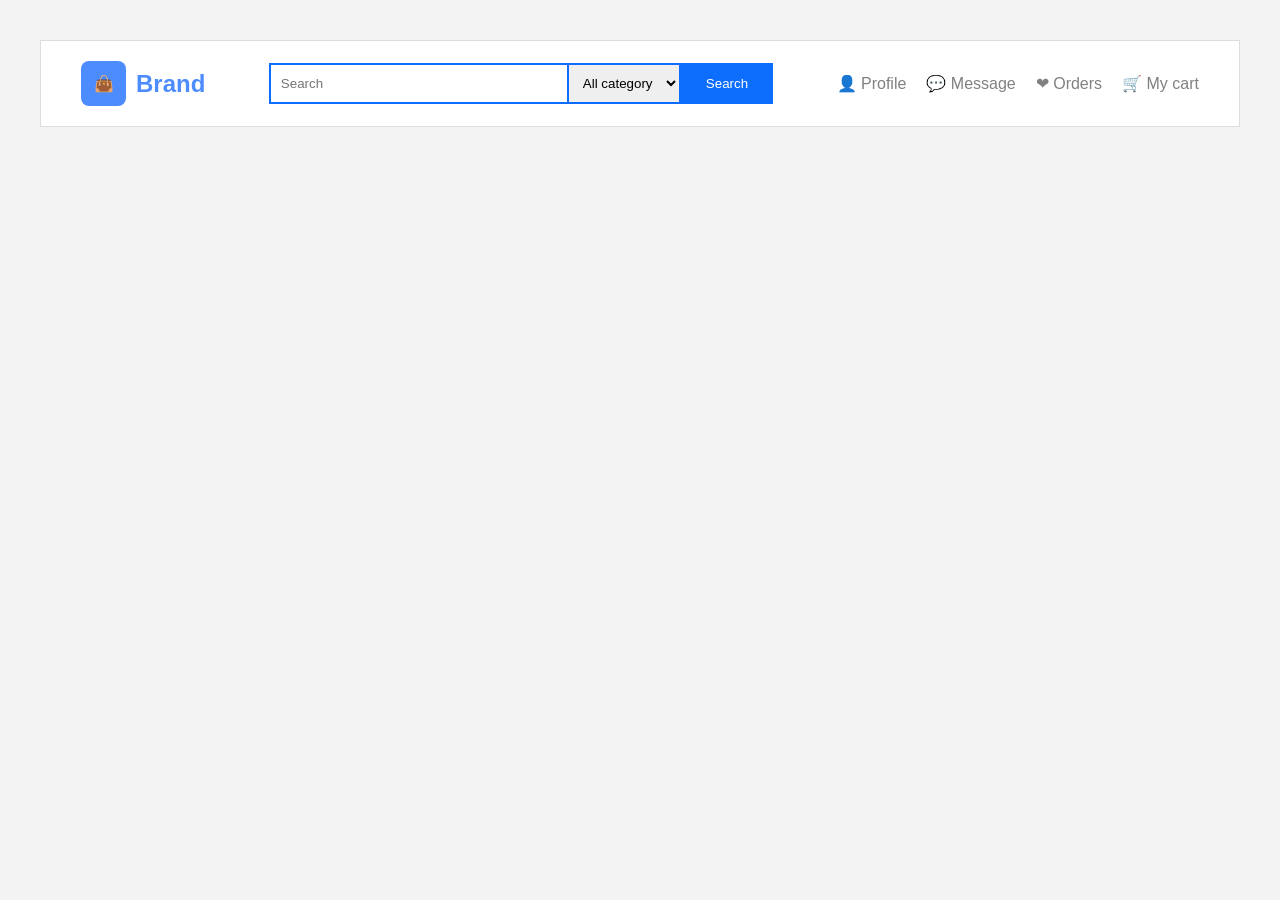
==== html/index.html @ 1f954295 "first commit" ====
<!DOCTYPE html>
<html>

<head>

<title>Ecommerce</title>

<link rel="stylesheet" href="../css/style.css">
</head>

<body>

<header class="navbar">

<div class="logo">

<div class="icon">
👜
</div>

<h2>Brand</h2>

</div>


<div class="search">

<input type="text"
placeholder="Search">

<select>

<option>
All category
</option>

</select>

<button>
Search
</button>

</div>


<div class="icons">

<div>👤 Profile</div>

<div>💬 Message</div>

<div>❤ Orders</div>

<div>🛒 My cart</div>

</div>

</header>


<!---------------------------------------------------------------->

</body>

</html>
---- css/style.css ----
*{
margin:0;
padding:0;
box-sizing:border-box;
}

body{

background:#f3f3f3;

font-family:Arial;

padding:40px;

}


.navbar{

background:white;

display:flex;

align-items:center;

justify-content:space-between;

padding:20px 40px;

border:1px solid #ddd;

}


.logo{

display:flex;

align-items:center;

gap:10px;

}


.icon{

width:45px;

height:45px;

background:#4d8cff;

border-radius:8px;

display:flex;

align-items:center;

justify-content:center;

}


.logo h2{

color:#4d8cff;

}


.search{

display:flex;

}


.search input{

width:300px;

padding:10px;

border:2px solid #0d6efd;

}


.search select{

padding:10px;

border:2px solid #0d6efd;

border-left:none;

}


.search button{

padding:10px 25px;

background:#0d6efd;

color:white;

border:none;

}


.icons{

display:flex;

gap:20px;

color:gray;

}
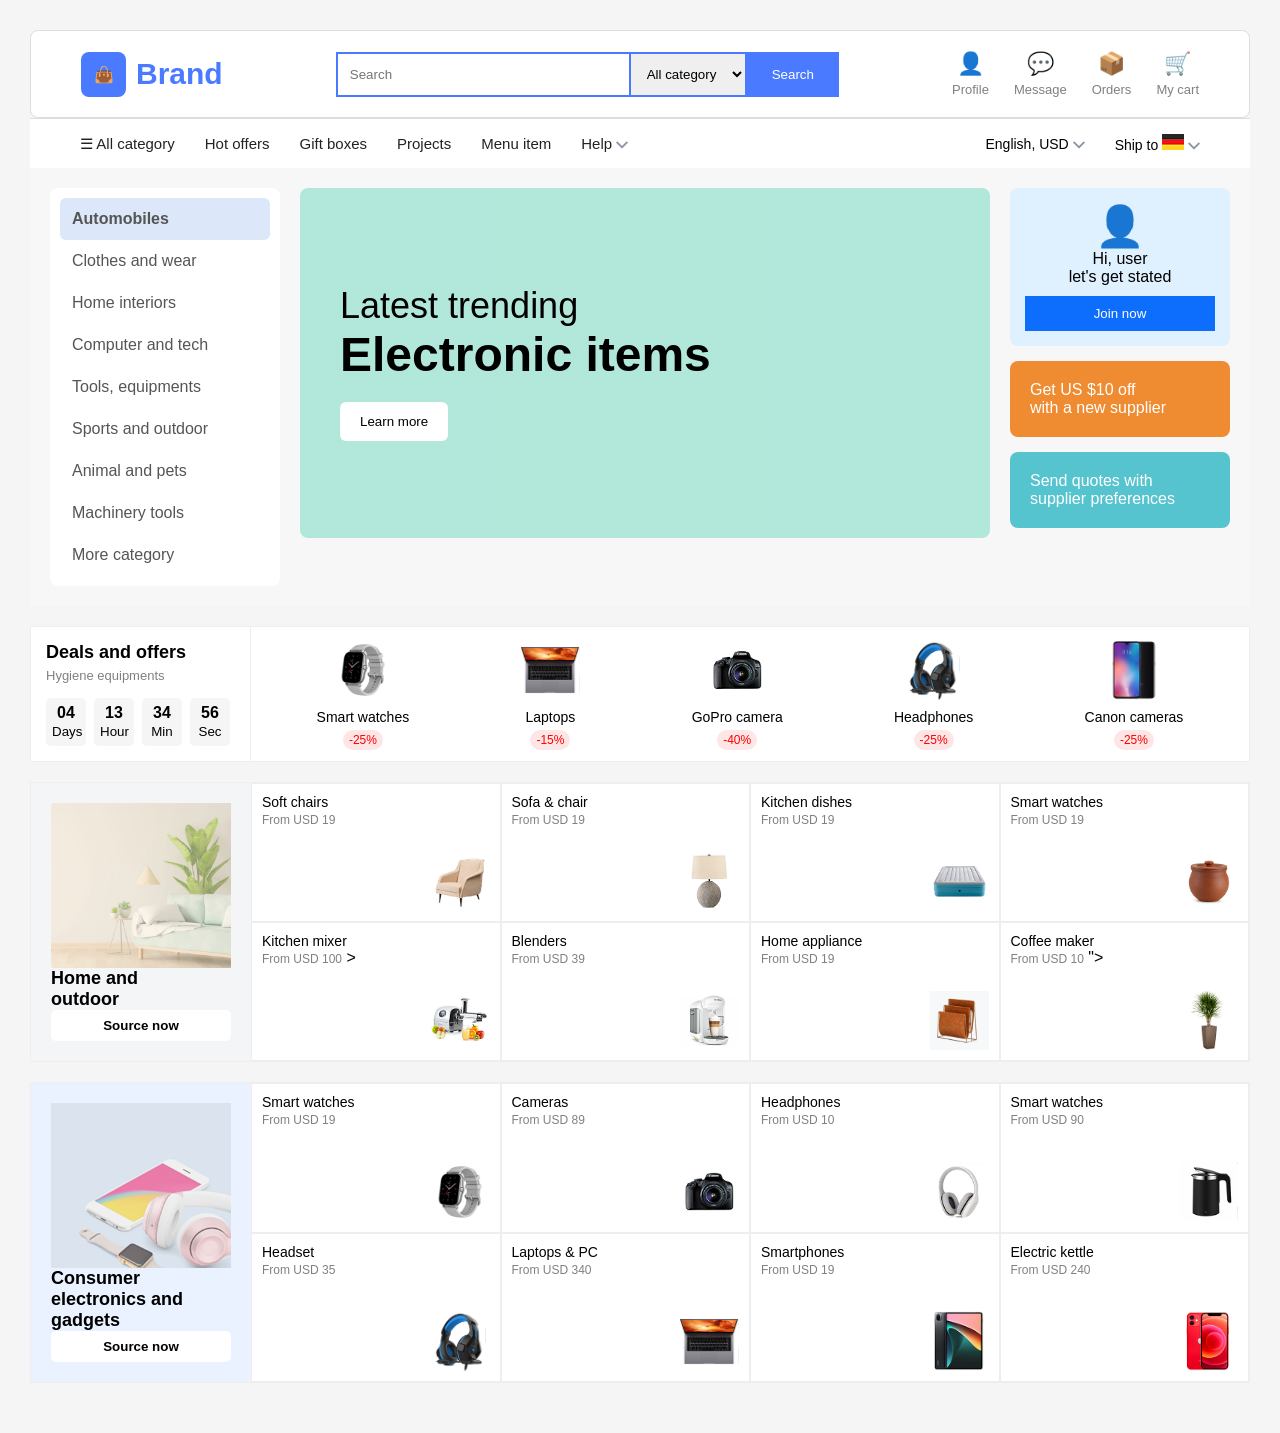
==== commit 5fd30166: "add first page" ====
--- a/html/index.html
+++ b/html/index.html
@@ -1,20 +1,25 @@
 <!DOCTYPE html>
+
 <html>
 
 <head>
 
-<title>Ecommerce</title>
+<title>Ecommerce Navbar</title>
 
 <link rel="stylesheet" href="../css/style.css">
+
 </head>
 
 <body>
 
+
 <header class="navbar">
 
-<div class="logo">
-
-<div class="icon">
+<!-- Logo -->
+
+<div class="brand">
+
+<div class="brand-icon">
 👜
 </div>
 
@@ -23,9 +28,13 @@
 </div>
 
 
+
+<!-- Search -->
+
 <div class="search">
 
-<input type="text"
+<input
+type="text"
 placeholder="Search">
 
 <select>
@@ -43,23 +52,382 @@
 </div>
 
 
-<div class="icons">
-
-<div>👤 Profile</div>
-
-<div>💬 Message</div>
-
-<div>❤ Orders</div>
-
-<div>🛒 My cart</div>
-
-</div>
+
+<!-- Right Icons -->
+
+<div class="nav-icons">
+
+<div class="icon-box">
+
+<div class="icon">
+👤
+</div>
+
+<p>Profile</p>
+
+</div>
+
+
+<div class="icon-box">
+
+<div class="icon">
+💬
+</div>
+
+<p>Message</p>
+
+</div>
+
+
+<div class="icon-box">
+
+<div class="icon">
+📦
+</div>
+
+<p>Orders</p>
+
+</div>
+
+
+<div class="icon-box">
+
+<div class="icon">
+🛒
+</div>
+
+<p>My cart</p>
+
+</div>
+
+</div>
+
 
 </header>
 
-
-<!---------------------------------------------------------------->
-
+<div class="top-menu">
+
+<div class="menu-left">
+
+<a href="#">
+☰ All category
+</a>
+
+<a href="#">
+Hot offers
+</a>
+
+<a href="#">
+Gift boxes
+</a>
+
+<a href="#">
+Projects
+</a>
+
+<a href="#">
+Menu item
+</a>
+
+<a href="#">
+Help <img src="../assets/Layout/Form/input-group/Icon/control/Vector.png " alt="">
+</a>
+
+</div>
+
+
+<div class="menu-right">
+
+<span>
+English, USD <img src="../assets/Layout/Form/input-group/Icon/control/Vector.png " alt="">
+</span>
+
+<span>
+Ship to <img src="../assets/Layout1/Image/flags/DE@2x.png " alt="">
+<img src="../assets/Layout/Form/input-group/Icon/control/Vector.png " alt="">
+</span>
+
+</div>
+
+</div>
+<section class="hero">
+
+<div class="left-menu">
+
+<div class="active">
+Automobiles
+</div>
+
+<div>Clothes and wear</div>
+
+<div>Home interiors</div>
+
+<div>Computer and tech</div>
+
+<div>Tools, equipments</div>
+
+<div>Sports and outdoor</div>
+
+<div>Animal and pets</div>
+
+<div>Machinery tools</div>
+
+<div>More category</div>
+
+</div>
+
+
+
+<div class="banner">
+
+<div class="banner-text">
+
+<h3>
+Latest trending
+</h3>
+
+<h1>
+Electronic items
+</h1>
+
+<button>
+Learn more
+</button>
+
+</div>
+
+</div>
+
+
+
+<div class="right-box">
+
+<div class="profile-box">
+
+<div class="circle">
+👤
+</div>
+
+<p>
+Hi, user<br>
+let's get stated
+</p>
+
+<button>
+Join now
+</button>
+
+</div>
+
+
+<div class="offer">
+
+Get US $10 off<br>
+
+with a new supplier
+
+</div>
+
+
+<div class="quote">
+
+Send quotes with supplier preferences
+
+</div>
+
+</div>
+
+
+</section>
+<!-- Deals & Offers Section -->
+<section class="deals">
+
+  <!-- Left Timer Box -->
+  <div class="deal-timer">
+    <h3>Deals and offers</h3>
+    <p>Hygiene equipments</p>
+
+    <div class="timer">
+      <div><span>04</span><small>Days</small></div>
+      <div><span>13</span><small>Hour</small></div>
+      <div><span>34</span><small>Min</small></div>
+      <div><span>56</span><small>Sec</small></div>
+    </div>
+  </div>
+
+  <!-- Product Cards -->
+  <div class="deal-items">
+  <!-- Product 1 -->
+    <div class="deal-card">
+      <img src="../assets/Image/tech/8.png" alt="">
+      <p>Smart watches</p>
+      <span>-25%</span>
+    </div>
+  <!-- Product 2 -->
+    <div class="deal-card">
+      <img src="../assets/Image/tech/image 34.png " alt="">
+      <p>Laptops</p>
+      <span>-15%</span>
+    </div>
+  <!-- Product 3 -->
+    <div class="deal-card">
+      <img src="../assets/Image/tech/6.png" alt="">
+      <p>GoPro camera</p>
+      <span>-40%</span>
+    </div>
+  <!-- Product 4 -->
+    <div class="deal-card">
+      <img src="../assets/Image/tech/image 29.png" alt="">
+      <p>Headphones</p>
+      <span>-25%</span>
+    </div>
+  <!-- Product 5 -->
+    <div class="deal-card">
+      <img src="../assets/Image/tech/image 23.png">
+      <p>Canon cameras</p>
+      <span>-25%</span>
+    </div>
+
+  </div>
+
+</section>
+
+<!-- CATEGORY SECTION START -->
+
+<section class="category-section">
+
+  <!-- ====== HOME & OUTDOOR ====== -->
+  <div class="category-block">
+
+    <!-- Left Banner -->
+    <div class="category-banner home">
+    <img src="../assets/Image/backgrounds/Group 969.png" alt="">
+      <h2>Home and <br> outdoor</h2>
+      <button>Source now</button>
+    </div>
+
+    <!-- Right Grid -->
+    <div class="category-grid">
+    <!-- FIRST PIC -->
+      <div class="item">
+        <p>Soft chairs</p>
+        <span>From USD 19</span>
+        <img src="../assets/Image/interior/1.png" alt="">
+      </div>
+    <!-- SECOND PIC-->
+      <div class="item">
+        <p>Sofa & chair</p>
+        <span>From USD 19</span>
+        <img src="../assets/Image/interior/6.png" alt="">
+      </div>
+    <!-- THIRD PIC-->
+      <div class="item">
+        <p>Kitchen dishes</p>
+        <span>From USD 19</span>
+        <img src="../assets/Image/interior/image 93.png" alt="">
+      </div>
+    <!-- FORTH PIC-->
+      <div class="item">
+        <p>Smart watches</p>
+        <span>From USD 19</span>
+        <img src="../assets/Image/interior/3.png" alt="">
+      </div>
+    <!-- FIFTH PIC-->
+      <div class="item">
+        <p>Kitchen mixer</p>
+        <span>From USD 100</span>
+        <img src="../assets/Image/interior/9.png" alt="">>
+      </div>
+    <!-- SIXTH PIC-->
+      <div class="item">
+        <p>Blenders</p>
+        <span>From USD 39</span>
+        <img src="../assets/Image/interior/8.png" alt="">
+      </div>
+    <!-- SEVENTH PIC-->
+      <div class="item">
+        <p>Home appliance</p>
+        <span>From USD 19</span>
+        <img src="../assets/Image/interior/7.png" alt="">
+      </div>
+    <!-- EIGHTH PIC-->
+      <div class="item">
+        <p>Coffee maker</p>
+        <span>From USD 10</span>
+        <img src="../assets/Image/interior/image 89.png" alt="">">
+      </div>
+
+    </div>
+  </div>
+
+
+  <!-- ====== CONSUMER ELECTRONICS ====== -->
+  <div class="category-block">
+
+    <!-- Left Banner -->
+    <div class="category-banner electronics">
+        <img src="../assets/Image/backgrounds/image 98.png" alt="">
+      <h2>Consumer electronics and gadgets</h2>
+      <button>Source now</button>
+    </div>
+
+    <!-- Right Grid -->
+    <div class="category-grid">
+
+      <div class="item">
+        <p>Smart watches</p>
+        <span>From USD 19</span>
+        <img src="../assets/Image/tech/8.png" alt="">
+      </div>
+
+      <div class="item">
+        <p>Cameras</p>
+        <span>From USD 89</span>
+        <img src="../assets/Image/tech/6.png" alt="">
+      </div>
+
+      <div class="item">
+        <p>Headphones</p>
+        <span>From USD 10</span>
+        <img src="../assets/Image/tech/image 86.png" alt="">
+      </div>
+
+      <div class="item">
+        <p>Smart watches</p>
+        <span>From USD 90</span>
+        <img src="../assets/Image/tech/image 85.png" alt="">
+      </div>
+
+      <div class="item">
+        <p>Headset</p>
+        <span>From USD 35</span>
+        <img src="../assets/Image/tech/image 29.png" alt="">
+      </div>
+
+      <div class="item">
+        <p>Laptops & PC</p>
+        <span>From USD 340</span>
+        <img src="../assets/Image/tech/image 34.png" alt="">
+      </div>
+
+      <div class="item">
+        <p>Smartphones</p>
+        <span>From USD 19</span>
+        <img src="../assets/Image/tech/image 32.png" alt="">
+      </div>
+
+      <div class="item">
+        <p>Electric kettle</p>
+        <span>From USD 240</span>
+        <img src="../assets/Image/tech/image 33.png" alt="">
+      </div>
+
+    </div>
+  </div>
+
+</section>
+
+<!-- CATEGORY SECTION END -->
 </body>
 
 </html>
--- a/css/style.css
+++ b/css/style.css
@@ -1,122 +1,568 @@
 *{
+
 margin:0;
+
 padding:0;
+
 box-sizing:border-box;
-}
+
+}
+
 
 body{
 
-background:#f3f3f3;
+background:#f5f5f5;
 
 font-family:Arial;
 
+padding:30px;
+
+}
+
+
+
+.navbar{
+
+background:white;
+
+display:flex;
+
+align-items:center;
+
+justify-content:space-between;
+
+padding:20px 50px;
+
+border-radius:8px;
+
+border:1px solid #ddd;
+
+}
+
+
+
+.brand{
+
+display:flex;
+
+align-items:center;
+
+gap:10px;
+
+}
+
+
+
+.brand-icon{
+
+width:45px;
+
+height:45px;
+
+background:#4a7aff;
+
+color:white;
+
+display:flex;
+
+justify-content:center;
+
+align-items:center;
+
+border-radius:8px;
+
+}
+
+
+
+.brand h2{
+
+color:#4a7aff;
+
+font-size:30px;
+
+}
+
+
+
+.search{
+
+display:flex;
+
+width:45%;
+
+}
+
+
+
+.search input{
+
+width:60%;
+
+padding:12px;
+
+border:2px solid #4a7aff;
+
+outline:none;
+
+}
+
+
+
+.search select{
+
+padding:12px;
+
+border:2px solid #4a7aff;
+
+border-left:none;
+
+}
+
+
+
+.search button{
+
+padding:12px 25px;
+
+background:#4a7aff;
+
+color:white;
+
+border:none;
+
+cursor:pointer;
+
+}
+
+
+
+.nav-icons{
+
+display:flex;
+
+gap:25px;
+
+}
+
+
+
+.icon-box{
+
+display:flex;
+
+flex-direction:column;
+
+align-items:center;
+
+cursor:pointer;
+
+}
+
+
+
+.icon{
+
+font-size:22px;
+
+}
+
+
+
+.icon-box p{
+
+font-size:13px;
+
+color:gray;
+
+margin-top:5px;
+
+}
+.hero{
+
+display:flex;
+
+gap:20px;
+
+padding:20px;
+
+background:#f7f7f7;
+
+}
+
+
+.left-menu{
+
+width:230px;
+
+background:white;
+
+padding:10px;
+
+border-radius:8px;
+
+}
+
+
+.left-menu div{
+
+padding:12px;
+
+color:#555;
+
+}
+
+
+.active{
+
+background:#dce8f9;
+
+border-radius:6px;
+
+font-weight:bold;
+
+}
+
+
+.banner{
+
+flex:1;
+
+height:350px;
+
+border-radius:8px;
+
 padding:40px;
 
-}
-
-
-.navbar{
+background:
+
+linear-gradient(
+rgba(170,230,215,.9),
+rgba(170,230,215,.9)
+),
+
+url(
+https://images.unsplash.com/photo-1516321318423-f06f85e504b3
+);
+
+background-size:cover;
+
+background-position:center;
+
+display:flex;
+
+align-items:center;
+
+}
+
+
+.banner h3{
+
+font-size:36px;
+
+font-weight:300;
+
+}
+
+
+.banner h1{
+
+font-size:48px;
+
+margin-bottom:20px;
+
+}
+
+
+.banner button{
+
+padding:12px 20px;
 
 background:white;
 
-display:flex;
-
-align-items:center;
+border:none;
+
+border-radius:6px;
+
+}
+
+
+.right-box{
+
+width:220px;
+
+display:flex;
+
+flex-direction:column;
+
+gap:15px;
+
+}
+
+
+.profile-box{
+
+background:#dff0ff;
+
+padding:15px;
+
+border-radius:8px;
+
+text-align:center;
+
+}
+
+
+.circle{
+
+font-size:40px;
+
+}
+
+
+.profile-box button{
+
+margin-top:10px;
+
+width:100%;
+
+padding:10px;
+
+background:#0d6efd;
+
+color:white;
+
+border:none;
+
+}
+
+
+.offer{
+
+background:#ef8b31;
+
+color:white;
+
+padding:20px;
+
+border-radius:8px;
+
+}
+
+
+.quote{
+
+background:#56c4cf;
+
+color:white;
+
+padding:20px;
+
+border-radius:8px;
+
+}
+.top-menu{
+
+display:flex;
 
 justify-content:space-between;
 
-padding:20px 40px;
-
-border:1px solid #ddd;
-
-}
-
-
-.logo{
-
-display:flex;
-
-align-items:center;
-
-gap:10px;
-
-}
-
-
-.icon{
-
-width:45px;
-
-height:45px;
-
-background:#4d8cff;
-
-border-radius:8px;
-
-display:flex;
-
-align-items:center;
-
-justify-content:center;
-
-}
-
-
-.logo h2{
-
-color:#4d8cff;
-
-}
-
-
-.search{
-
-display:flex;
-
-}
-
-
-.search input{
-
-width:300px;
-
-padding:10px;
-
-border:2px solid #0d6efd;
-
-}
-
-
-.search select{
-
-padding:10px;
-
-border:2px solid #0d6efd;
-
-border-left:none;
-
-}
-
-
-.search button{
-
-padding:10px 25px;
-
-background:#0d6efd;
-
-color:white;
-
-border:none;
-
-}
-
-
-.icons{
-
-display:flex;
-
-gap:20px;
-
-color:gray;
-
+align-items:center;
+
+padding:15px 50px;
+
+border-top:1px solid #ddd;
+
+background:white;
+
+}
+
+
+.menu-left{
+
+display:flex;
+
+gap:30px;
+
+}
+
+
+.menu-left a{
+
+text-decoration:none;
+
+color:#222;
+
+font-size:15px;
+
+}
+
+
+.menu-right{
+
+display:flex;
+
+gap:30px;
+align-items:center;
+
+font-size:14px;
+
+
+}
+/* Deals Section */
+.deals{
+  display: flex;
+  background: #fff;
+  border: 1px solid #eee;
+  margin-top: 20px;
+}
+
+/* Left timer box */
+.deal-timer{
+  width: 220px;
+  padding: 15px;
+  border-right: 1px solid #eee;
+}
+
+.deal-timer h3{
+  margin: 0;
+  font-size: 18px;
+}
+
+.deal-timer p{
+  color: gray;
+  font-size: 13px;
+  margin-top: 5px;
+}
+
+.timer{
+  display: flex;
+  gap: 8px;
+  margin-top: 15px;
+  flex-wrap: wrap;
+}
+
+.timer div{
+  background: #f5f5f5;
+  padding: 6px;
+  text-align: center;
+  border-radius: 5px;
+  width: 40px;
+}
+
+.timer span{
+  display: block;
+  font-weight: bold;
+}
+
+/* Right product cards */
+.deal-items{
+  display: flex;
+  flex: 1;
+  justify-content: space-around;
+  align-items: center;
+  padding: 10px;
+}
+
+.deal-card{
+  text-align: center;
+  position: relative;
+}
+
+.deal-card img{
+  width: 60px;
+  height: 60px;
+  object-fit: contain;
+}
+
+.deal-card p{
+  margin: 5px 0;
+  font-size: 14px;
+}
+
+.deal-card span{
+  background: #ffe6e6;
+  color: red;
+  font-size: 12px;
+  padding: 3px 6px;
+  border-radius: 10px;
+}
+
+/* ===== CATEGORY SECTION ===== */
+
+.category-section{
+  margin-top: 20px;
+}
+
+/* each block */
+.category-block{
+  display: flex;
+  background: #fff;
+  border: 1px solid #eee;
+  margin-bottom: 20px;
+}
+
+/* left banner */
+.category-banner{
+  width: 220px;
+  padding: 20px;
+  display: flex;
+  flex-direction: column;
+  justify-content: space-between;
+}
+
+.category-banner h2{
+  font-size: 18px;
+  margin: 0;
+}
+
+.category-banner button{
+  padding: 8px 12px;
+  border: none;
+  background: white;
+  cursor: pointer;
+  border-radius: 5px;
+  font-weight: bold;
+}
+
+/* different background colors */
+.category-banner.home{
+  background: #f3f5f7;
+}
+
+.category-banner.electronics{
+  background: #eaf2ff;
+}
+
+/* right grid */
+.category-grid{
+  display: grid;
+  grid-template-columns: repeat(4, 1fr);
+  flex: 1;
+}
+
+.item{
+  border: 1px solid #eee;
+  padding: 10px;
+  text-align: left;
+  position: relative;
+}
+
+.item p{
+  margin: 0;
+  font-size: 14px;
+}
+
+.item span{
+  font-size: 12px;
+  color: gray;
+}
+
+.item img{
+  width: 60px;
+  height: 60px;
+  object-fit: contain;
+  position: absolute;
+  right: 10px;
+  bottom: 10px;
 }
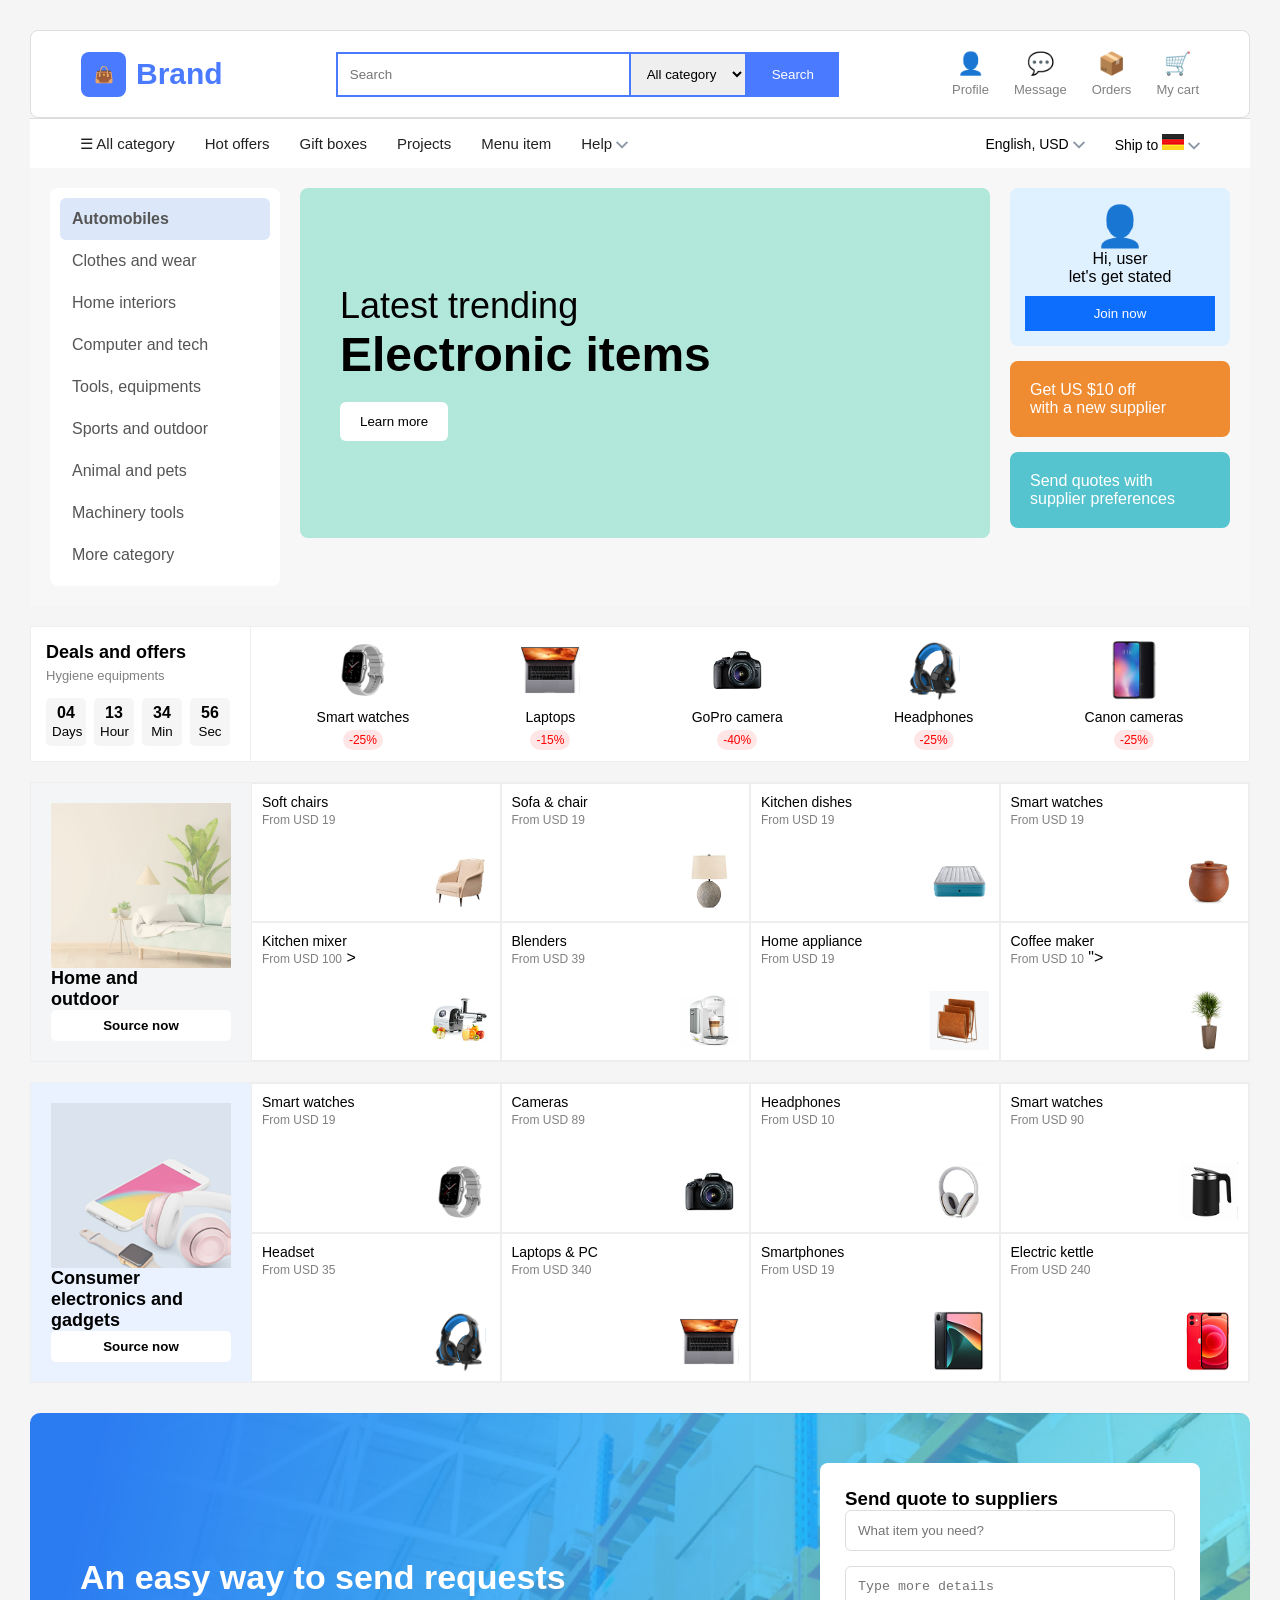
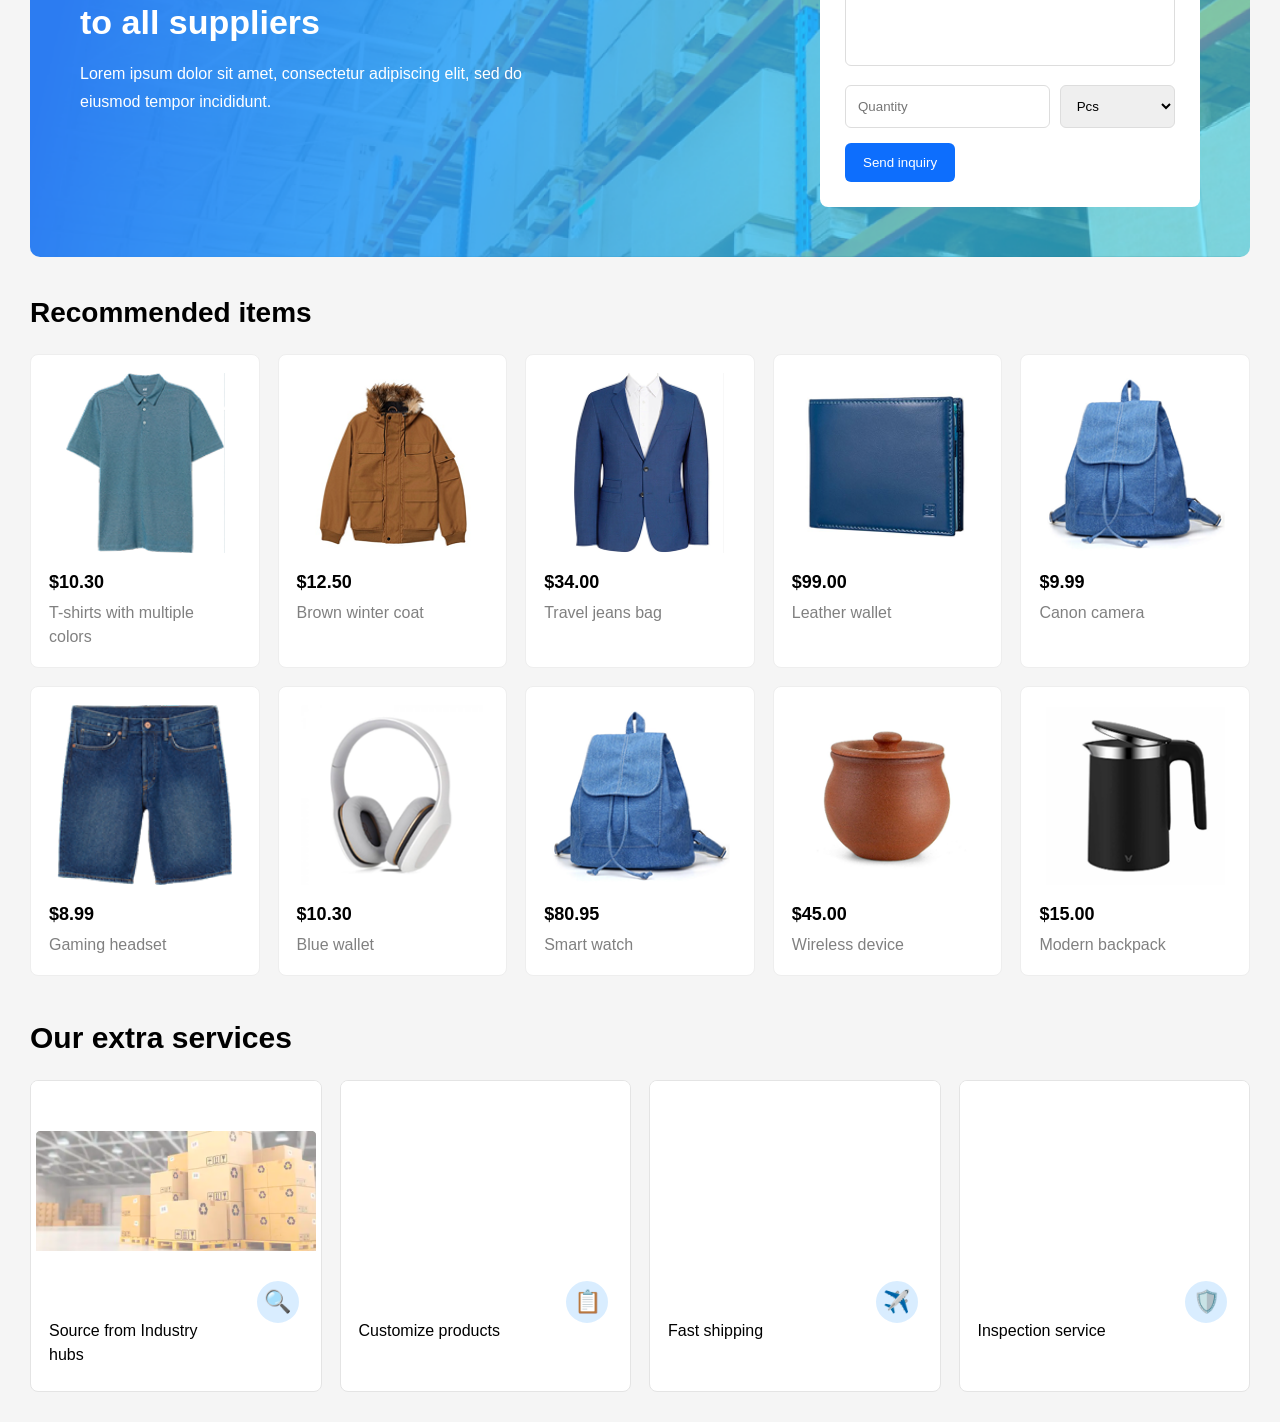
==== commit f5b08638: "add first page" ====
--- a/html/index.html
+++ b/html/index.html
@@ -427,7 +427,328 @@
 
 </section>
 
-<!-- CATEGORY SECTION END -->
+ <!--Blue SECTION  -->
+<section class="supplier-section">
+
+<div class="supplier-container">
+
+<div class="supplier-content">
+
+<h2>
+An easy way to send requests to all suppliers
+</h2>
+
+<p>
+Lorem ipsum dolor sit amet, consectetur adipiscing elit,
+sed do eiusmod tempor incididunt.
+</p>
+
+</div>
+
+
+<div class="supplier-form">
+
+<h3>
+Send quote to suppliers
+</h3>
+
+<input
+type="text"
+placeholder= "What item you need?">
+
+<textarea
+placeholder="Type more details">
+</textarea>
+
+
+<div class="form-group">
+
+<input
+type="number"
+placeholder="Quantity">
+
+<select>
+
+<option>
+Pcs
+</option>
+
+</select>
+
+</div>
+
+<button>
+Send inquiry
+</button>
+
+</div>
+
+</div>
+
+</section>
+<!--recomendation section-->
+<!------------------ RECOMMENDED ITEMS ------------------>
+
+<section class="recommend-section">
+
+<h2>
+Recommended items
+</h2>
+
+<div class="recommend-grid">
+
+
+<div class="recommend-card">
+
+<img src="../assets/Layout/alibaba/Image/cloth/Bitmap.png" alt="">
+
+<h3>$10.30</h3>
+
+<p>
+T-shirts with multiple colors
+</p>
+
+</div>
+
+
+
+<div class="recommend-card">
+
+<img src="../assets/Layout/alibaba/Image/cloth/2 1.png" alt="">
+
+<h3>$12.50</h3>
+
+<p>
+Brown winter coat
+</p>
+
+</div>
+
+
+
+<div class="recommend-card">
+
+<img src="../assets/Layout/alibaba/Image/cloth/image 30.png" alt="">
+
+<h3>$34.00</h3>
+
+<p>
+Travel jeans bag
+</p>
+
+</div>
+
+
+
+<div class="recommend-card">
+
+<img src="../assets/Layout/alibaba/Image/cloth/image 24.png" alt="">
+
+<h3>$99.00</h3>
+
+<p>
+Leather wallet
+</p>
+
+</div>
+
+
+
+<div class="recommend-card">
+
+<img src="../assets/Layout/alibaba/Image/cloth/image 26.png" alt="">
+
+<h3>$9.99</h3>
+
+<p>
+Canon camera
+</p>
+
+</div>
+
+
+
+<div class="recommend-card">
+
+<img src="../assets/Layout/alibaba/Image/cloth/Bitmap (2).png" alt="">
+
+<h3>$8.99</h3>
+
+<p>
+Gaming headset
+</p>
+
+</div>
+
+
+
+<div class="recommend-card">
+
+<img src="../assets/Layout/alibaba/Image/tech/image 86.png" alt="">
+
+<h3>$10.30</h3>
+
+<p>
+Blue wallet
+</p>
+
+</div>
+
+
+
+<div class="recommend-card">
+
+<img src="../assets/Layout/alibaba/Image/cloth/image 26.png" alt="">
+
+<h3>$80.95</h3>
+
+<p>
+Smart watch
+</p>
+
+</div>
+
+
+<div class="recommend-card">
+
+<img src="../assets/Layout/alibaba/Image/interior/image 90.png" alt="">
+
+<h3>$45.00</h3>
+
+<p>
+Wireless device
+</p>
+
+</div>
+
+
+
+<div class="recommend-card">
+
+<img src="../assets/Layout/alibaba/Image/tech/image 85.png" alt="">
+
+<h3>$15.00</h3>
+
+<p>
+Modern backpack
+</p>
+
+</div>
+
+</div>
+
+</section>
+<!---------------- OUR EXTRA SERVICES ---------------->
+
+
+<section class="service-area">
+
+<h2>
+Our extra services
+</h2>
+
+
+<div class="service-list">
+
+
+<div class="service-box">
+
+<div class="top-image">
+
+<img src="../assets/Image/backgrounds/Mask group.png" alt="">
+
+</div>
+
+<div class="bottom-data">
+
+<span>
+Source from Industry hubs
+</span>
+
+<div class="circle-icon">
+🔍
+</div>
+
+</div>
+
+</div>
+
+
+
+<div class="service-box">
+
+<div class="top-image">
+
+<img src="" alt="">
+
+</div>
+
+<div class="bottom-data">
+
+<span>
+Customize products
+</span>
+
+<div class="circle-icon">
+📋
+</div>
+
+</div>
+
+</div>
+
+
+
+<div class="service-box">
+
+<div class="top-image">
+
+<img src="" alt="">
+
+</div>
+
+<div class="bottom-data">
+
+<span>
+Fast shipping
+</span>
+
+<div class="circle-icon">
+✈️
+</div>
+
+</div>
+
+</div>
+
+
+
+<div class="service-box">
+
+<div class="top-image">
+
+<img src="" alt="">
+
+</div>
+
+<div class="bottom-data">
+
+<span>
+Inspection service
+</span>
+
+<div class="circle-icon">
+🛡️
+</div>
+
+</div>
+
+</div>
+
+
+</div>
+
+</section>
 </body>
 
 </html>
--- a/css/style.css
+++ b/css/style.css
@@ -565,4 +565,372 @@
   position: absolute;
   right: 10px;
   bottom: 10px;
+}
+/* BLUE SECTION */
+/* ===== SUPPLIER SECTION ===== */
+
+.supplier-section{
+
+margin-top:30px;
+
+}
+
+
+.supplier-container{
+
+background-image:
+url("../assets//Image/backgrounds/Group\ 982.png");
+
+background-size:cover;
+
+background-position:center;
+
+background-repeat:no-repeat;
+
+min-height:420px;
+
+padding:50px;
+
+display:flex;
+
+justify-content:space-between;
+
+align-items:center;
+
+border-radius:10px;
+
+}
+
+
+
+/* LEFT */
+
+.supplier-content{
+
+width:45%;
+
+color:white;
+
+}
+
+
+.supplier-content h2{
+
+font-size:34px;
+
+line-height:45px;
+
+margin-bottom:15px;
+
+}
+
+
+.supplier-content p{
+
+line-height:28px;
+
+}
+
+
+
+/* RIGHT FORM */
+
+.supplier-form{
+
+width:380px;
+
+background:white;
+
+padding:25px;
+
+border-radius:8px;
+
+}
+
+
+.supplier-form input,
+.supplier-form textarea,
+.supplier-form select{
+
+width:100%;
+
+padding:12px;
+
+margin-bottom:15px;
+
+border:1px solid #ddd;
+
+border-radius:6px;
+
+box-sizing:border-box;
+
+}
+
+
+.supplier-form textarea{
+
+height:100px;
+
+resize:none;
+
+}
+
+
+.form-group{
+
+display:flex;
+
+gap:10px;
+
+}
+
+
+.form-group input{
+
+flex:2;
+
+}
+
+
+.form-group select{
+
+flex:1;
+
+}
+
+
+.supplier-form button{
+
+background:#0d6efd;
+
+color:white;
+
+border:none;
+
+padding:12px 18px;
+
+border-radius:6px;
+
+cursor:pointer;
+
+}
+/* ================= RECOMMENDED ================= */
+
+.recommend-section{
+
+margin-top:40px;
+
+}
+
+
+
+.recommend-section h2{
+
+font-size:28px;
+
+margin-bottom:25px;
+
+}
+
+
+
+.recommend-grid{
+
+display:grid;
+
+grid-template-columns:
+repeat(5,1fr);
+
+gap:18px;
+
+}
+
+
+
+.recommend-card{
+
+background:white;
+
+border:1px solid #eee;
+
+padding:18px;
+
+border-radius:8px;
+
+text-align:left;
+
+}
+
+
+
+.recommend-card img{
+
+width:100%;
+
+height:180px;
+
+object-fit:contain;
+
+}
+
+
+
+.recommend-card h3{
+
+margin-top:15px;
+
+margin-bottom:8px;
+
+font-size:18px;
+
+}
+
+
+
+.recommend-card p{
+
+color:gray;
+
+line-height:24px;
+
+}
+/* ========== EXTRA SERVICES ========== */
+
+/* ===== SERVICES ===== */
+
+.service-area{
+
+margin-top:45px;
+
+}
+
+
+
+.service-area h2{
+
+margin-bottom:25px;
+
+font-size:30px;
+
+}
+
+
+
+.service-list{
+
+display:flex;
+
+gap:18px;
+
+}
+
+
+
+.service-box{
+
+flex:1;
+
+background:#fff;
+
+border:1px solid #e4e4e4;
+
+border-radius:8px;
+
+overflow:hidden;
+
+}
+
+
+
+.top-image{
+
+height:220px;
+
+display:flex;
+
+justify-content:center;
+
+align-items:center;
+
+overflow:hidden;
+
+background:white;
+
+}
+
+
+
+.top-image img{
+
+width:auto;
+
+height:auto;
+
+max-width:100%;
+
+max-height:100%;
+
+display:block;
+
+/* blur remove */
+object-fit:unset;
+
+image-rendering:auto;
+
+}
+
+
+
+.bottom-data{
+
+padding:18px;
+
+position:relative;
+
+min-height:90px;
+
+}
+
+
+
+.bottom-data span{
+
+display:block;
+
+width:70%;
+
+line-height:24px;
+
+font-size:16px;
+
+}
+
+
+
+.circle-icon{
+
+position:absolute;
+
+right:18px;
+
+top:-24px;
+
+width:50px;
+
+height:50px;
+
+border-radius:50%;
+
+background:#d9edff;
+
+display:flex;
+
+justify-content:center;
+
+align-items:center;
+
+font-size:22px;
+
+border:4px solid white;
+
 }
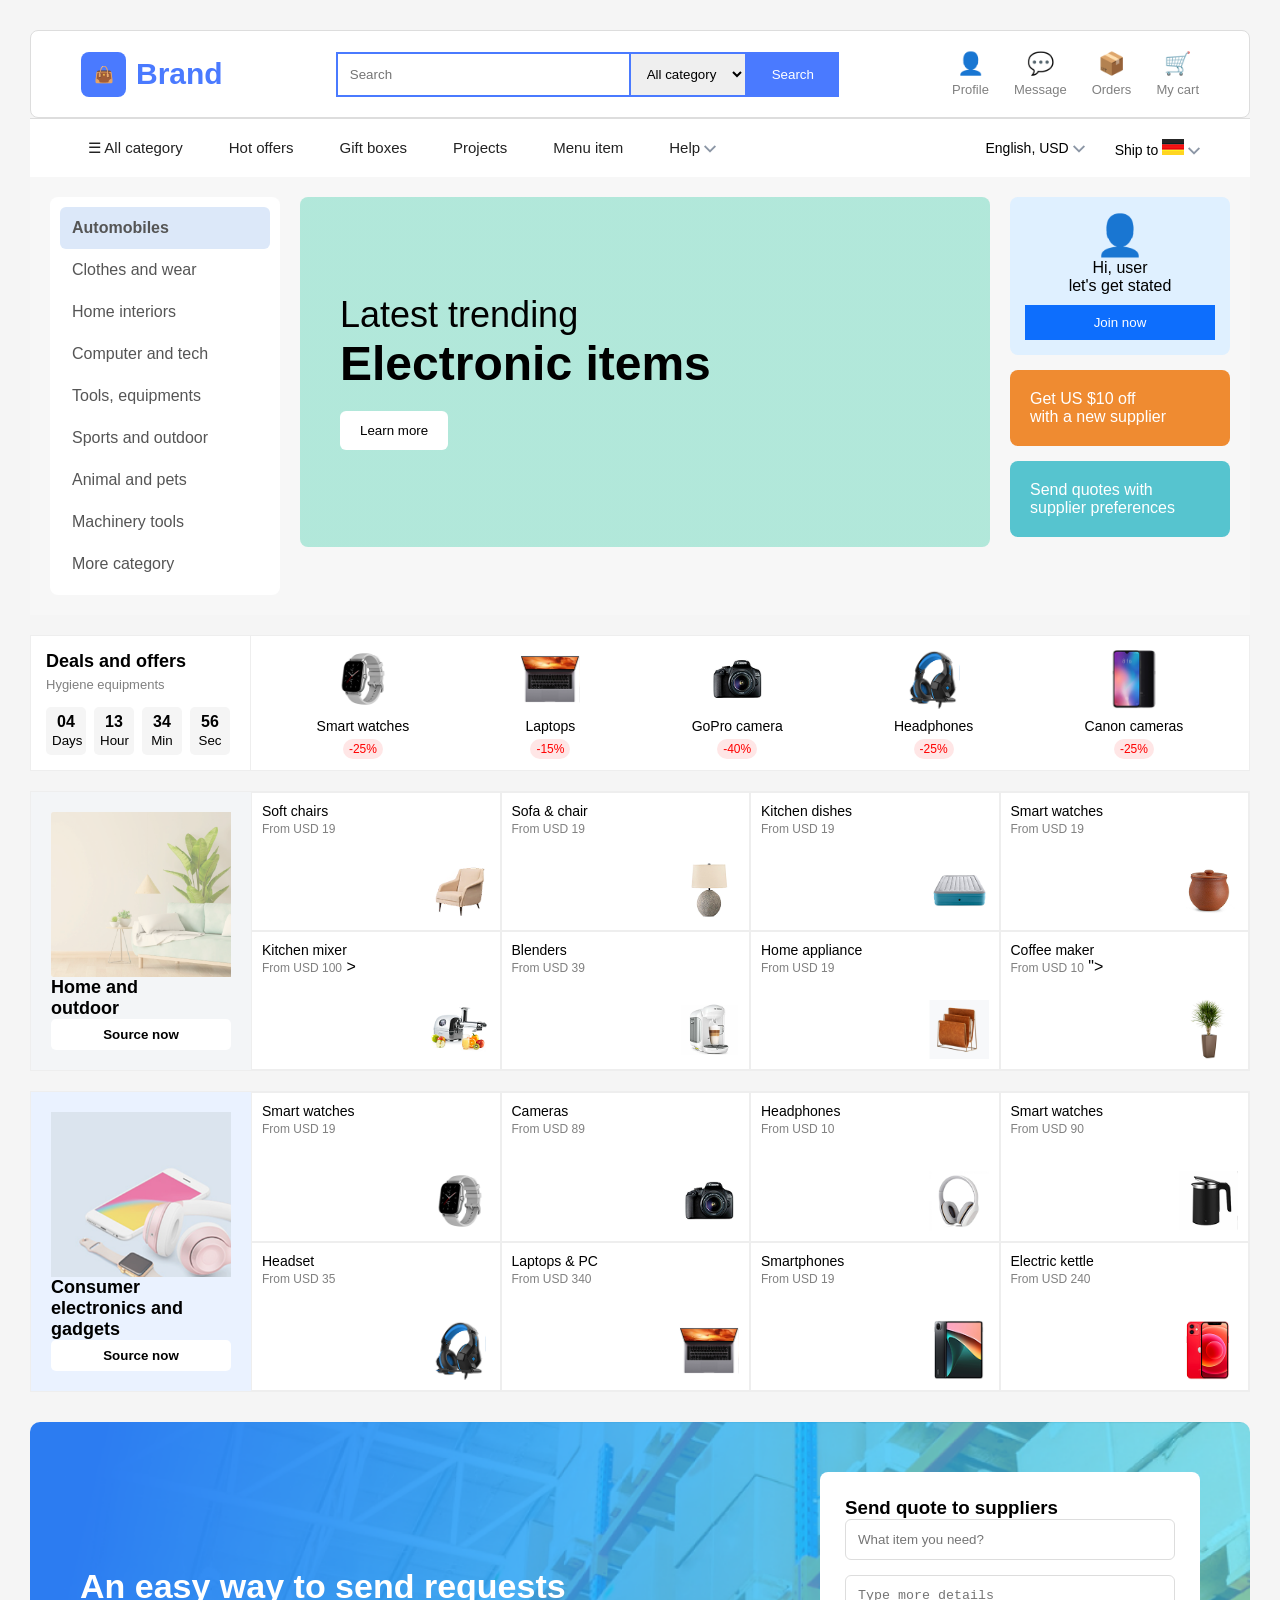
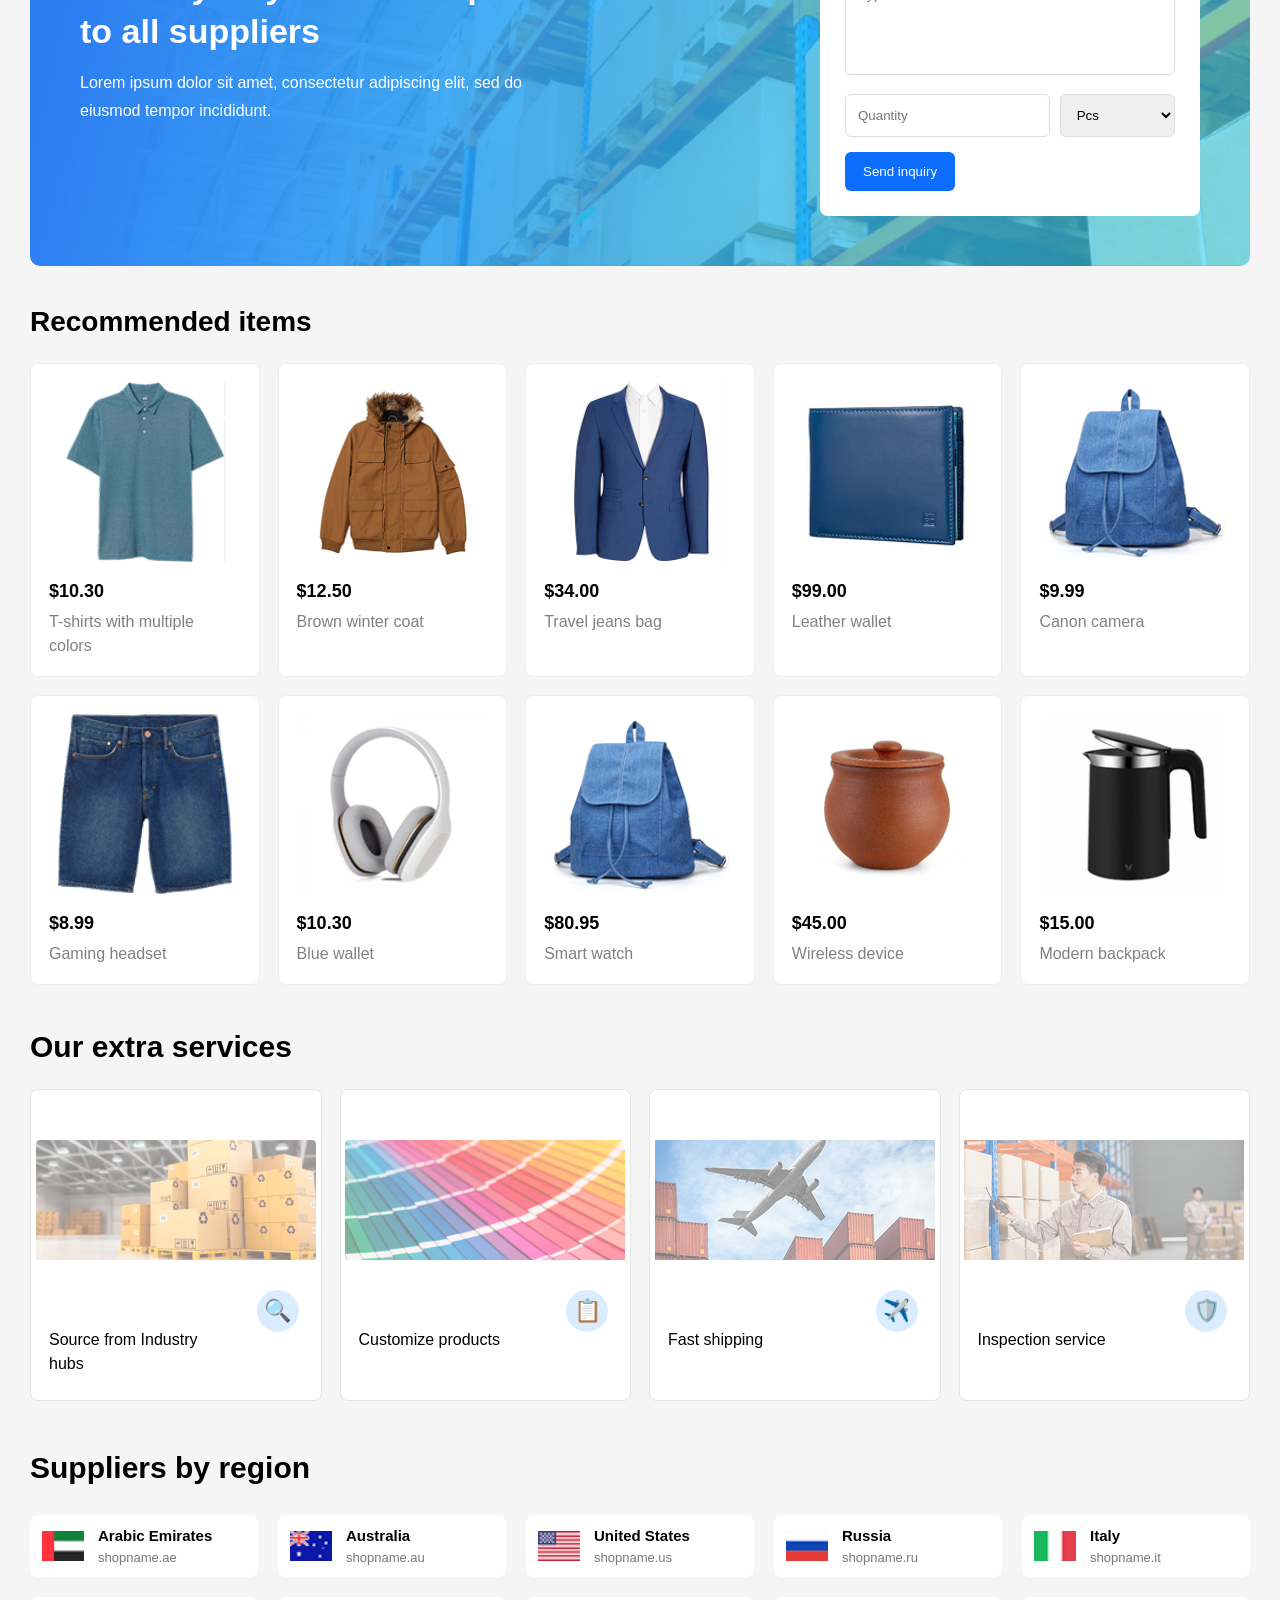
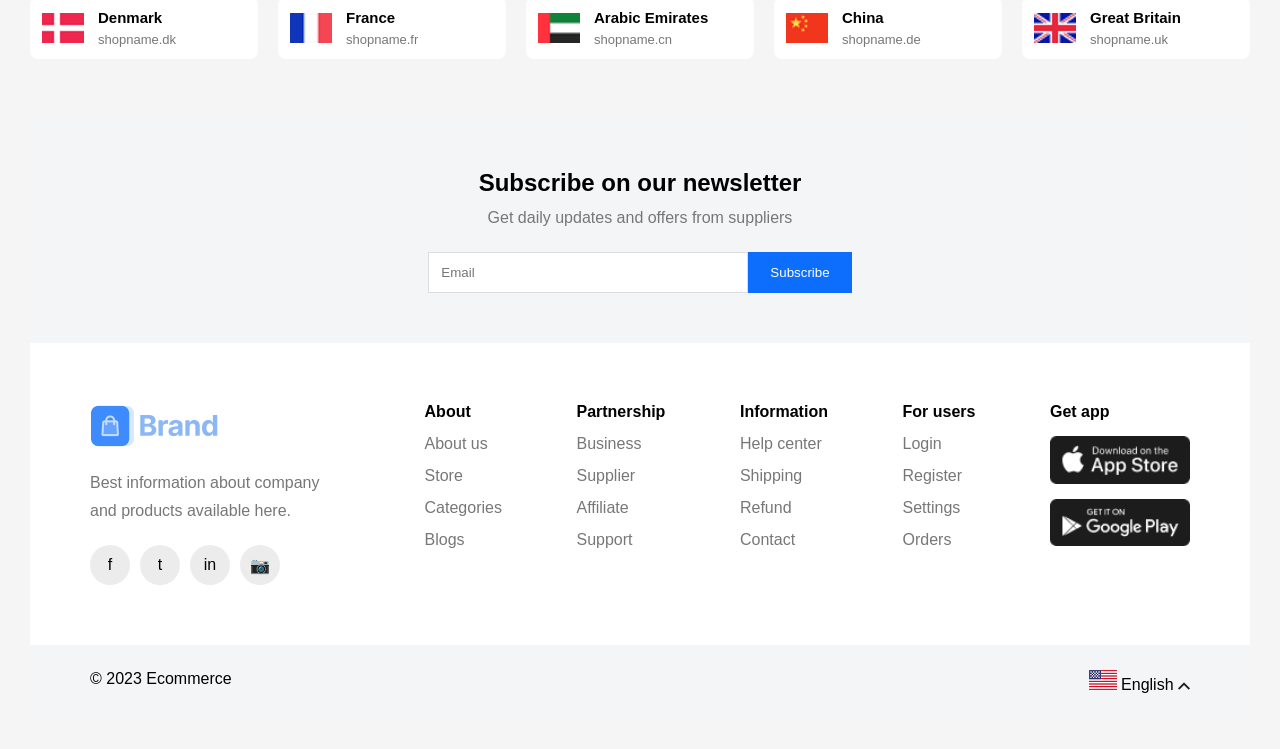
==== commit fa798113: "add first page" ====
--- a/html/index.html
+++ b/html/index.html
@@ -7,6 +7,10 @@
 <title>Ecommerce Navbar</title>
 
 <link rel="stylesheet" href="../css/style.css">
+<link rel="stylesheet" href="../CSS/listview.css">
+<link rel="stylesheet" href="../CSS/gridview.css">
+<link rel="stylesheet" href="../CSS/detail.css">
+
 
 </head>
 
@@ -109,19 +113,19 @@
 
 <div class="menu-left">
 
-<a href="#">
+<a href="index.html">
 ☰ All category
 </a>
 
-<a href="#">
+<a href="listview.html">
 Hot offers
 </a>
 
-<a href="#">
+<a href="gridview.html">
 Gift boxes
 </a>
 
-<a href="#">
+<a href="detail.html">
 Projects
 </a>
 
@@ -679,7 +683,7 @@
 
 <div class="top-image">
 
-<img src="" alt="">
+<img src="../assets/Image/backgrounds/Mask group (1).png" alt="">
 
 </div>
 
@@ -703,7 +707,7 @@
 
 <div class="top-image">
 
-<img src="" alt="">
+<img src="../assets/Image/backgrounds/image 106.png" alt="">
 
 </div>
 
@@ -727,7 +731,7 @@
 
 <div class="top-image">
 
-<img src="" alt="">
+<img src="../assets/Image/backgrounds/image 107.png" alt="">
 
 </div>
 
@@ -749,6 +753,381 @@
 </div>
 
 </section>
+<!------------- SUPPLIERS BY REGION ------------->
+
+<section class="region-section">
+
+<h2>
+Suppliers by region
+</h2>
+
+
+<div class="region-grid">
+
+
+<div class="country-box">
+
+<img src="../assets/Layout1/Image/flags/AE@2x.png" alt="">
+
+<div>
+
+<h4>Arabic Emirates</h4>
+
+<p>shopname.ae</p>
+
+</div>
+
+</div>
+
+
+
+<div class="country-box">
+
+<img src="../assets/Layout1/Image/flags/icon.png" alt="">
+
+<div>
+
+<h4>Australia</h4>
+
+<p>shopname.au</p>
+
+</div>
+
+</div>
+
+
+
+<div class="country-box">
+
+<img src="../assets/Layout1/Image/flags/US@2x.png" alt="">
+<div>
+
+<h4>United States</h4>
+
+<p>shopname.us</p>
+
+</div>
+
+</div>
+
+
+
+<div class="country-box">
+
+<img src="../assets/Layout1/Image/flags/RU@2x.png" alt="">
+
+<div>
+
+<h4>Russia</h4>
+
+<p>shopname.ru</p>
+
+</div>
+
+</div>
+
+
+
+<div class="country-box">
+
+<img src="../assets/Layout1/Image/flags/IT@2x.png" alt="">
+
+<div>
+
+<h4>Italy</h4>
+
+<p>shopname.it</p>
+
+</div>
+
+</div>
+
+
+
+<div class="country-box">
+
+<img src="../assets/Layout1/Image/flags/DK@2x.png" alt="">
+
+<div>
+
+<h4>Denmark</h4>
+
+<p>shopname.dk</p>
+
+</div>
+
+</div>
+
+
+
+<div class="country-box">
+
+<img src="../assets/Layout1/Image/flags/FR@2x.png" alt="">
+
+<div>
+
+<h4>France</h4>
+
+<p>shopname.fr</p>
+
+</div>
+
+</div>
+
+
+
+<div class="country-box">
+
+<img src="../assets/Layout1/Image/flags/AE@2x.png" alt="">
+
+
+<div>
+
+<h4>Arabic Emirates</h4>
+
+<p>shopname.cn</p>
+
+</div>
+
+</div>
+
+
+<div class="country-box">
+
+<img src="../assets/Layout1/Image/flags/CN@2x.png" alt="">
+
+<div>
+
+<h4>China</h4>
+
+<p>shopname.de</p>
+
+</div>
+
+</div>
+
+<div class="country-box">
+<img src="../assets/Layout1/Image/flags/GB@2x.png" alt="">
+
+
+<div>
+
+<h4>Great Britain</h4>
+
+<p>shopname.uk</p>
+
+</div>
+
+</div>
+</div>
+
+</section>
+<!--------------- FOOTER ---------------->
+
+<footer class="main-footer">
+
+
+<!-- NEWSLETTER -->
+
+<section class="news-box">
+
+<h2>
+Subscribe on our newsletter
+</h2>
+
+<p>
+Get daily updates and offers from suppliers
+</p>
+
+
+<div class="subscribe">
+
+<input
+type="email"
+placeholder="Email">
+
+<button>
+Subscribe
+</button>
+
+</div>
+
+</section>
+
+
+
+<!-- FOOTER LINKS -->
+
+<section class="footer-area">
+
+
+<div class="footer-brand">
+
+<div class="logo">
+
+<img src="../assets/Layout/Brand/logo-colored.png" alt="">
+
+
+
+
+</div>
+
+
+<p>
+
+Best information about company
+and products available here.
+
+</p>
+
+
+<div class="social">
+
+<div>f</div>
+
+<div>t</div>
+
+<div>in</div>
+
+<div>📷</div>
+
+</div>
+
+</div>
+
+
+
+<div class="footer-column">
+
+<h4>About</h4>
+
+<a href="#">
+About us
+</a>
+
+<a href="#">
+Store
+</a>
+
+<a href="#">
+Categories
+</a>
+
+<a href="#">
+Blogs
+</a>
+
+</div>
+
+
+
+<div class="footer-column">
+
+<h4>Partnership</h4>
+
+<a href="#">
+Business
+</a>
+
+<a href="#">
+Supplier
+</a>
+
+<a href="#">
+Affiliate
+</a>
+
+<a href="#">
+Support
+</a>
+
+</div>
+
+
+
+<div class="footer-column">
+
+<h4>Information</h4>
+
+<a href="#">
+Help center
+</a>
+
+<a href="#">
+Shipping
+</a>
+
+<a href="#">
+Refund
+</a>
+
+<a href="#">
+Contact
+</a>
+
+</div>
+
+
+
+<div class="footer-column">
+
+<h4>For users</h4>
+
+<a href="#">
+Login
+</a>
+
+<a href="#">
+Register
+</a>
+
+<a href="#">
+Settings
+</a>
+
+<a href="#">
+Orders
+</a>
+
+</div>
+
+
+
+<div class="app-area">
+
+<h4>
+Get app
+</h4>
+
+<img src="../assets/Layout/Misc/market-button.png" alt="">
+
+<img src="../assets/Layout/Misc/Group.png" alt="">
+
+</div>
+
+</section>
+
+
+
+<!-- BOTTOM -->
+
+<div class="footer-bottom">
+
+<p>
+© 2023 Ecommerce
+</p>
+
+<span>
+  <img src="../assets/Layout1/Image/flags/US@2x.png" alt="">
+
+English <img src="../assets/Layout/Form/input-group/Icon/control/Vector2.png" alt="">
+
+</span>
+
+</div>
+
+
+</footer>
 </body>
 
 </html>
--- a/css/style.css
+++ b/css/style.css
@@ -933,4 +933,510 @@
 
 border:4px solid white;
 
+}
+/* ===== REGION ===== */
+
+.region-section{
+
+margin-top:50px;
+
+}
+
+
+
+.region-section h2{
+
+font-size:30px;
+
+margin-bottom:30px;
+
+}
+
+
+
+.region-grid{
+
+display:grid;
+
+grid-template-columns:
+repeat(5,1fr);
+
+gap:20px;
+
+}
+
+
+
+.country-box{
+
+display:flex;
+
+align-items:center;
+
+gap:14px;
+
+padding:12px;
+
+background:white;
+
+border-radius:8px;
+
+}
+
+
+
+.country-box img{
+
+width:42px;
+
+height:30px;
+
+display:block;
+
+object-fit:contain;
+
+}
+
+
+
+.country-box h4{
+
+font-size:15px;
+
+margin-bottom:6px;
+
+font-weight:600;
+
+}
+
+
+
+.country-box p{
+
+font-size:13px;
+
+color:#777;
+
+}
+/* ========= SUBSCRIBE ========= */
+
+.subscribe-section{
+
+margin-top:60px;
+
+background:#f5f6f8;
+
+padding:60px 20px;
+
+text-align:center;
+
+}
+
+
+
+.subscribe-section h2{
+
+font-size:30px;
+
+margin-bottom:15px;
+
+}
+
+
+
+.subscribe-section p{
+
+color:#777;
+
+line-height:28px;
+
+margin-bottom:30px;
+
+}
+
+
+
+/* input area */
+
+.subscribe-box{
+
+display:flex;
+
+justify-content:center;
+
+gap:10px;
+
+}
+
+
+
+.email-field{
+
+background:white;
+
+border:1px solid #ddd;
+
+width:320px;
+
+display:flex;
+
+align-items:center;
+
+padding:0 14px;
+
+border-radius:6px;
+
+}
+
+
+
+.email-field input{
+
+border:none;
+
+outline:none;
+
+padding:14px;
+
+width:100%;
+
+}
+
+
+
+.subscribe-box button{
+
+background:#0d6efd;
+
+color:white;
+
+border:none;
+
+padding:14px 26px;
+
+border-radius:6px;
+
+cursor:pointer;
+
+}
+/* ========= SUBSCRIBE ========= */
+
+.subscribe-section{
+
+margin-top:60px;
+
+background:#f5f6f8;
+
+padding:60px 20px;
+
+text-align:center;
+
+}
+
+
+
+.subscribe-section h2{
+
+font-size:30px;
+
+margin-bottom:15px;
+
+}
+
+
+
+.subscribe-section p{
+
+color:#777;
+
+line-height:28px;
+
+margin-bottom:30px;
+
+}
+
+
+
+/* input area */
+
+.subscribe-box{
+
+display:flex;
+
+justify-content:center;
+
+gap:10px;
+
+}
+
+
+
+.email-field{
+
+background:white;
+
+border:1px solid #ddd;
+
+width:320px;
+
+display:flex;
+
+align-items:center;
+
+padding:0 14px;
+
+border-radius:6px;
+
+}
+
+
+
+.email-field input{
+
+border:none;
+
+outline:none;
+
+padding:14px;
+
+width:100%;
+
+}
+
+
+
+.subscribe-box button{
+
+background:#0d6efd;
+
+color:white;
+
+border:none;
+
+padding:14px 26px;
+
+border-radius:6px;
+
+cursor:pointer;
+
+}
+/* ========= FOOTER ========= */
+
+.main-footer{
+
+margin-top:60px;
+
+}
+
+
+
+/* newsletter */
+
+.news-box{
+
+background:#f4f5f7;
+
+padding:50px;
+
+text-align:center;
+
+}
+
+
+
+.news-box h2{
+
+margin-bottom:12px;
+
+}
+
+
+
+.news-box p{
+
+color:#777;
+
+margin-bottom:25px;
+
+}
+
+
+
+.subscribe{
+
+display:flex;
+
+justify-content:center;
+
+}
+
+
+
+.subscribe input{
+
+width:320px;
+
+padding:12px;
+
+border:1px solid #ddd;
+
+}
+
+
+
+.subscribe button{
+
+padding:12px 22px;
+
+border:none;
+
+background:#0d6efd;
+
+color:white;
+
+}
+
+
+
+/* footer */
+
+.footer-area{
+
+padding:60px;
+
+display:flex;
+
+justify-content:space-between;
+
+}
+
+
+
+.footer-brand{
+
+width:260px;
+
+}
+
+
+
+.logo{
+
+display:flex;
+
+gap:10px;
+
+font-size:26px;
+
+margin-bottom:20px;
+
+}
+
+
+
+.footer-brand p{
+
+line-height:28px;
+
+color:#777;
+
+}
+
+
+
+.social{
+
+display:flex;
+
+gap:10px;
+
+margin-top:20px;
+
+}
+
+
+
+.social div{
+
+width:40px;
+
+height:40px;
+
+background:#ececec;
+
+border-radius:50%;
+
+display:flex;
+
+justify-content:center;
+
+align-items:center;
+
+}
+
+
+
+.footer-column{
+
+display:flex;
+
+flex-direction:column;
+
+gap:14px;
+
+}
+
+
+
+.footer-column a{
+
+text-decoration:none;
+
+color:#777;
+
+}
+
+
+
+.app-area img{
+
+width:140px;
+
+display:block;
+
+margin-top:15px;
+
+}
+
+
+
+/* bottom */
+
+.footer-bottom{
+
+padding:25px 60px;
+
+background:#f4f5f7;
+
+display:flex;
+
+justify-content:space-between;
+
+}
+.main-footer{
+
+background:white;
+
+}
+.menu-left a{
+    text-decoration: none;
+    color: #222;
+    transition: 0.3s;
+    padding: 5px 8px;
+    border-radius: 5px;
+}
+
+.menu-left a:hover{
+    color: #0d6efd;
+    background: #e8f0ff;
 }
